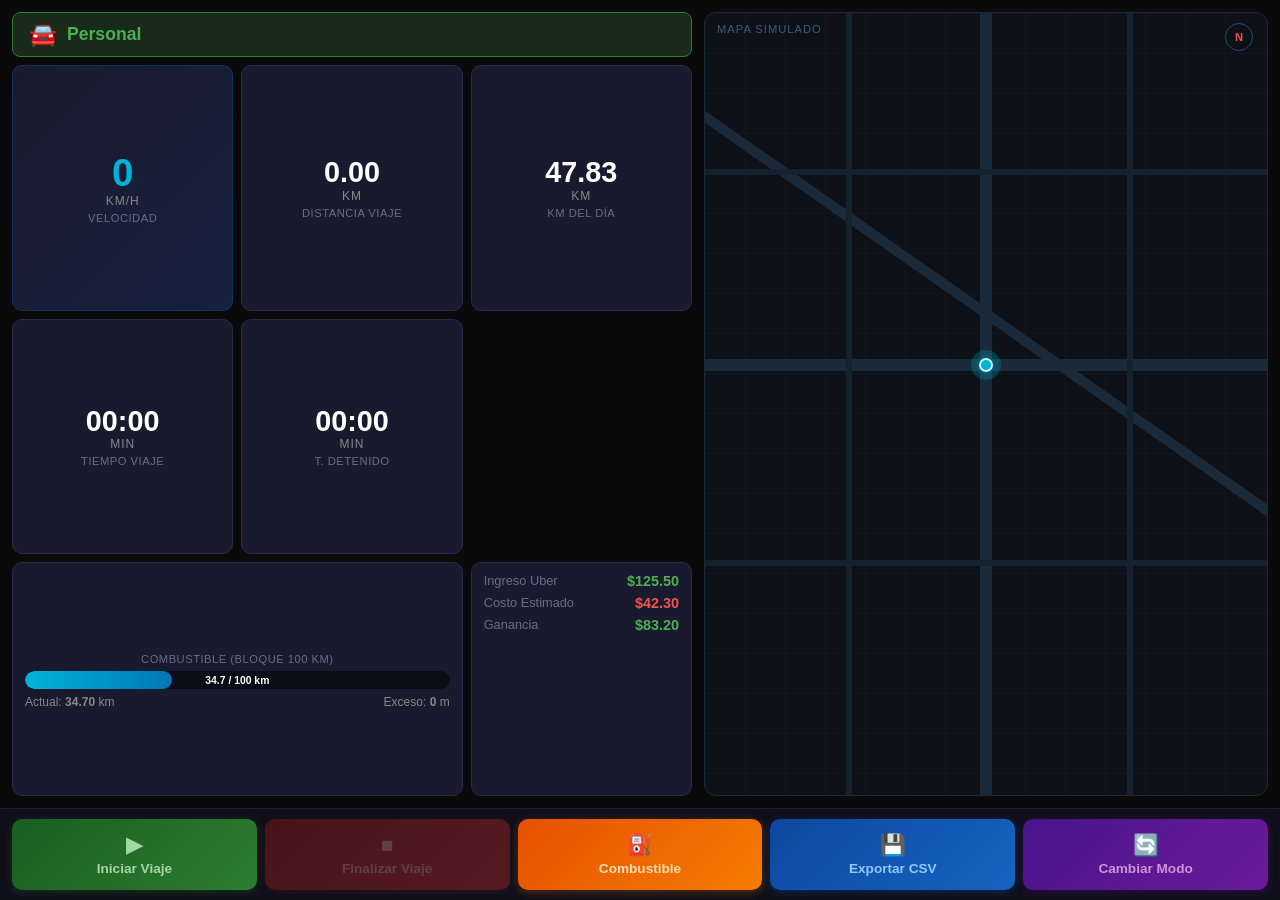
==== index.html @ 17521568 "Add car radio UI prototype with simulated data HTML/CSS/JS prototype for an Android car radio-style " ====
<!DOCTYPE html>
<html lang="es">
<head>
    <meta charset="UTF-8">
    <meta name="viewport" content="width=device-width, initial-scale=1.0">
    <title>Car Radio - Uber Tracker</title>
    <link rel="stylesheet" href="styles.css">
</head>
<body>
    <div id="app">
        <!-- Panel principal dividido en 2 -->
        <div class="main-container">
            <!-- Panel izquierdo: datos -->
            <div class="panel-left">
                <div class="mode-bar" id="modeBar">
                    <span class="mode-icon" id="modeIcon">&#128664;</span>
                    <span class="mode-label" id="modeLabel">Personal</span>
                </div>

                <div class="data-grid">
                    <!-- Velocidad -->
                    <div class="data-card speed-card">
                        <span class="data-value" id="speed">0</span>
                        <span class="data-unit">km/h</span>
                        <span class="data-label">Velocidad</span>
                    </div>

                    <!-- Distancia viaje -->
                    <div class="data-card">
                        <span class="data-value" id="tripDistance">0.00</span>
                        <span class="data-unit">km</span>
                        <span class="data-label">Distancia Viaje</span>
                    </div>

                    <!-- Km del dia -->
                    <div class="data-card">
                        <span class="data-value" id="dayKm">0.00</span>
                        <span class="data-unit">km</span>
                        <span class="data-label">Km del D&iacute;a</span>
                    </div>

                    <!-- Tiempo viaje -->
                    <div class="data-card">
                        <span class="data-value" id="tripTime">00:00</span>
                        <span class="data-unit">min</span>
                        <span class="data-label">Tiempo Viaje</span>
                    </div>

                    <!-- Tiempo detenido -->
                    <div class="data-card">
                        <span class="data-value" id="stoppedTime">00:00</span>
                        <span class="data-unit">min</span>
                        <span class="data-label">T. Detenido</span>
                    </div>

                    <!-- Bloque combustible -->
                    <div class="data-card fuel-card">
                        <span class="data-label">Combustible (bloque 100 km)</span>
                        <div class="fuel-bar-container">
                            <div class="fuel-bar" id="fuelBar"></div>
                            <span class="fuel-bar-text" id="fuelBarText">0 / 100 km</span>
                        </div>
                        <div class="fuel-details">
                            <span>Actual: <strong id="fuelCurrent">0.00</strong> km</span>
                            <span>Exceso: <strong id="fuelExcess">0</strong> m</span>
                        </div>
                    </div>

                    <!-- Finanzas -->
                    <div class="data-card finance-card">
                        <div class="finance-row">
                            <span class="finance-label">Ingreso Uber</span>
                            <span class="finance-value green" id="uberIncome">$0.00</span>
                        </div>
                        <div class="finance-row">
                            <span class="finance-label">Costo Estimado</span>
                            <span class="finance-value red" id="estimatedCost">$0.00</span>
                        </div>
                        <div class="finance-row">
                            <span class="finance-label">Ganancia</span>
                            <span class="finance-value" id="profit">$0.00</span>
                        </div>
                    </div>
                </div>
            </div>

            <!-- Panel derecho: mapa simulado -->
            <div class="panel-right">
                <div class="map-container" id="mapContainer">
                    <div class="map-grid"></div>
                    <div class="map-road map-road-h"></div>
                    <div class="map-road map-road-v"></div>
                    <div class="map-road map-road-diag"></div>
                    <!-- Calles secundarias -->
                    <div class="map-street street-1"></div>
                    <div class="map-street street-2"></div>
                    <div class="map-street street-3"></div>
                    <div class="map-street street-4"></div>
                    <!-- Marcador del carro -->
                    <div class="car-marker" id="carMarker">
                        <div class="car-dot"></div>
                        <div class="car-pulse"></div>
                    </div>
                    <!-- Ruta simulada -->
                    <svg class="route-line" id="routeLine" viewBox="0 0 100 100" preserveAspectRatio="none">
                        <polyline id="routePath" fill="none" stroke="#00b4d8" stroke-width="0.5" points=""/>
                    </svg>
                    <div class="map-label">Mapa Simulado</div>
                    <div class="map-compass">N</div>
                </div>
            </div>
        </div>

        <!-- Barra inferior de botones -->
        <div class="bottom-bar">
            <button class="btn btn-start" id="btnStart" onclick="startTrip()">
                <span class="btn-icon">&#9654;</span>
                Iniciar Viaje
            </button>
            <button class="btn btn-stop" id="btnStop" onclick="endTrip()" disabled>
                <span class="btn-icon">&#9632;</span>
                Finalizar Viaje
            </button>
            <button class="btn btn-fuel" onclick="registerFuel()">
                <span class="btn-icon">&#9981;</span>
                Combustible
            </button>
            <button class="btn btn-export" onclick="exportCSV()">
                <span class="btn-icon">&#128190;</span>
                Exportar CSV
            </button>
            <button class="btn btn-mode" onclick="changeMode()">
                <span class="btn-icon">&#128260;</span>
                Cambiar Modo
            </button>
        </div>
    </div>

    <!-- Modal generico -->
    <div class="modal-overlay" id="modalOverlay">
        <div class="modal">
            <h3 id="modalTitle">Titulo</h3>
            <p id="modalMessage">Mensaje</p>
            <input type="number" id="modalInput" class="modal-input" placeholder="0.00" step="0.01" min="0">
            <div class="modal-buttons">
                <button class="btn btn-modal-cancel" onclick="closeModal()">Cancelar</button>
                <button class="btn btn-modal-ok" id="modalOk" onclick="confirmModal()">Aceptar</button>
            </div>
        </div>
    </div>

    <!-- Toast notification -->
    <div class="toast" id="toast"></div>

    <script src="script.js"></script>
</body>
</html>
---- styles.css ----
/* ===== Reset & Base ===== */
* {
    margin: 0;
    padding: 0;
    box-sizing: border-box;
}

body {
    font-family: 'Segoe UI', 'Roboto', 'Helvetica Neue', Arial, sans-serif;
    background: #0a0a0a;
    color: #e0e0e0;
    overflow: hidden;
    height: 100vh;
    width: 100vw;
}

#app {
    display: flex;
    flex-direction: column;
    height: 100vh;
    width: 100vw;
}

/* ===== Main Container ===== */
.main-container {
    display: flex;
    flex: 1;
    overflow: hidden;
}

/* ===== Panel Izquierdo ===== */
.panel-left {
    width: 55%;
    padding: 12px;
    display: flex;
    flex-direction: column;
    gap: 8px;
    overflow-y: auto;
}

/* Barra de modo */
.mode-bar {
    display: flex;
    align-items: center;
    gap: 10px;
    padding: 8px 16px;
    border-radius: 8px;
    font-size: 1.1rem;
    font-weight: 600;
    transition: background 0.3s, color 0.3s;
}

.mode-bar.personal {
    background: #1a2a1a;
    color: #4caf50;
    border: 1px solid #2e7d32;
}

.mode-bar.uber-passenger {
    background: #2a1a2a;
    color: #ce93d8;
    border: 1px solid #7b1fa2;
}

.mode-bar.uber-empty {
    background: #2a2a1a;
    color: #ffb74d;
    border: 1px solid #f57c00;
}

.mode-icon {
    font-size: 1.4rem;
}

/* ===== Data Grid ===== */
.data-grid {
    display: grid;
    grid-template-columns: repeat(3, 1fr);
    gap: 8px;
    flex: 1;
}

.data-card {
    background: #1a1a2e;
    border: 1px solid #2a2a4a;
    border-radius: 10px;
    padding: 10px 12px;
    display: flex;
    flex-direction: column;
    align-items: center;
    justify-content: center;
    text-align: center;
    transition: border-color 0.3s;
}

.data-card:hover {
    border-color: #4a4a7a;
}

.data-value {
    font-size: 1.8rem;
    font-weight: 700;
    color: #ffffff;
    line-height: 1.1;
}

.data-unit {
    font-size: 0.75rem;
    color: #888;
    text-transform: uppercase;
    letter-spacing: 1px;
}

.data-label {
    font-size: 0.7rem;
    color: #6a6a8a;
    margin-top: 4px;
    text-transform: uppercase;
    letter-spacing: 0.5px;
}

/* Speed card destaca */
.speed-card {
    background: linear-gradient(135deg, #1a1a2e, #16213e);
    border-color: #0f3460;
}

.speed-card .data-value {
    font-size: 2.4rem;
    color: #00b4d8;
}

/* Fuel card ocupa 2 columnas */
.fuel-card {
    grid-column: span 2;
    align-items: stretch;
}

.fuel-bar-container {
    width: 100%;
    height: 18px;
    background: #0d0d1a;
    border-radius: 9px;
    overflow: hidden;
    position: relative;
    margin: 6px 0;
}

.fuel-bar {
    height: 100%;
    background: linear-gradient(90deg, #00b4d8, #0077b6);
    border-radius: 9px;
    width: 0%;
    transition: width 0.5s ease;
}

.fuel-bar.warning {
    background: linear-gradient(90deg, #f57c00, #e65100);
}

.fuel-bar.danger {
    background: linear-gradient(90deg, #d32f2f, #b71c1c);
}

.fuel-bar-text {
    position: absolute;
    top: 50%;
    left: 50%;
    transform: translate(-50%, -50%);
    font-size: 0.65rem;
    font-weight: 600;
    color: #fff;
    text-shadow: 0 1px 2px rgba(0,0,0,0.8);
}

.fuel-details {
    display: flex;
    justify-content: space-between;
    font-size: 0.75rem;
    color: #888;
}

/* Finance card ocupa 1 columna */
.finance-card {
    justify-content: flex-start;
    gap: 6px;
}

.finance-row {
    display: flex;
    justify-content: space-between;
    width: 100%;
    font-size: 0.8rem;
}

.finance-label {
    color: #6a6a8a;
}

.finance-value {
    font-weight: 700;
    font-size: 0.9rem;
}

.finance-value.green {
    color: #4caf50;
}

.finance-value.red {
    color: #ef5350;
}

/* ===== Panel Derecho: Mapa ===== */
.panel-right {
    width: 45%;
    padding: 12px 12px 12px 0;
}

.map-container {
    width: 100%;
    height: 100%;
    background: #0d1117;
    border-radius: 12px;
    border: 1px solid #1a2a3a;
    position: relative;
    overflow: hidden;
}

.map-grid {
    position: absolute;
    inset: 0;
    background-image:
        linear-gradient(rgba(30,60,90,0.15) 1px, transparent 1px),
        linear-gradient(90deg, rgba(30,60,90,0.15) 1px, transparent 1px);
    background-size: 40px 40px;
}

/* Calles principales */
.map-road {
    position: absolute;
    background: #1a2a3a;
}

.map-road-h {
    top: 45%;
    left: 0;
    right: 0;
    height: 12px;
    transform: translateY(-50%);
}

.map-road-v {
    left: 50%;
    top: 0;
    bottom: 0;
    width: 12px;
    transform: translateX(-50%);
}

.map-road-diag {
    top: 0;
    left: 0;
    width: 141%;
    height: 10px;
    transform-origin: top left;
    transform: rotate(35deg) translateY(80px);
}

/* Calles secundarias */
.map-street {
    position: absolute;
    background: #142230;
}

.street-1 {
    top: 20%;
    left: 0;
    right: 0;
    height: 6px;
}

.street-2 {
    top: 70%;
    left: 0;
    right: 0;
    height: 6px;
}

.street-3 {
    left: 25%;
    top: 0;
    bottom: 0;
    width: 6px;
}

.street-4 {
    left: 75%;
    top: 0;
    bottom: 0;
    width: 6px;
}

/* Marcador del carro */
.car-marker {
    position: absolute;
    top: 45%;
    left: 50%;
    transform: translate(-50%, -50%);
    z-index: 10;
    transition: top 1s ease, left 1s ease;
}

.car-dot {
    width: 14px;
    height: 14px;
    background: #00b4d8;
    border-radius: 50%;
    border: 2px solid #fff;
    box-shadow: 0 0 12px rgba(0, 180, 216, 0.6);
}

.car-pulse {
    position: absolute;
    top: 50%;
    left: 50%;
    width: 30px;
    height: 30px;
    border-radius: 50%;
    background: rgba(0, 180, 216, 0.2);
    transform: translate(-50%, -50%);
    animation: pulse 2s infinite;
}

@keyframes pulse {
    0% { transform: translate(-50%, -50%) scale(1); opacity: 0.6; }
    100% { transform: translate(-50%, -50%) scale(2.5); opacity: 0; }
}

.route-line {
    position: absolute;
    inset: 0;
    width: 100%;
    height: 100%;
    z-index: 5;
}

.map-label {
    position: absolute;
    top: 10px;
    left: 12px;
    font-size: 0.7rem;
    color: #3a5a7a;
    text-transform: uppercase;
    letter-spacing: 1px;
}

.map-compass {
    position: absolute;
    top: 10px;
    right: 14px;
    width: 28px;
    height: 28px;
    border: 1px solid #2a4a6a;
    border-radius: 50%;
    display: flex;
    align-items: center;
    justify-content: center;
    font-size: 0.7rem;
    font-weight: 700;
    color: #ef5350;
}

/* ===== Barra Inferior ===== */
.bottom-bar {
    display: flex;
    gap: 8px;
    padding: 10px 12px;
    background: #0f0f1a;
    border-top: 1px solid #1a1a3a;
}

.btn {
    flex: 1;
    padding: 14px 8px;
    border: none;
    border-radius: 10px;
    font-size: 0.85rem;
    font-weight: 600;
    cursor: pointer;
    display: flex;
    flex-direction: column;
    align-items: center;
    gap: 4px;
    transition: transform 0.1s, opacity 0.2s, box-shadow 0.2s;
    -webkit-tap-highlight-color: transparent;
}

.btn:active {
    transform: scale(0.96);
}

.btn:disabled {
    opacity: 0.35;
    cursor: not-allowed;
}

.btn:disabled:active {
    transform: none;
}

.btn-icon {
    font-size: 1.3rem;
}

.btn-start {
    background: linear-gradient(135deg, #1b5e20, #2e7d32);
    color: #a5d6a7;
    box-shadow: 0 2px 8px rgba(46, 125, 50, 0.3);
}

.btn-start:hover:not(:disabled) {
    box-shadow: 0 4px 16px rgba(46, 125, 50, 0.5);
}

.btn-stop {
    background: linear-gradient(135deg, #b71c1c, #d32f2f);
    color: #ef9a9a;
    box-shadow: 0 2px 8px rgba(211, 47, 47, 0.3);
}

.btn-stop:hover:not(:disabled) {
    box-shadow: 0 4px 16px rgba(211, 47, 47, 0.5);
}

.btn-fuel {
    background: linear-gradient(135deg, #e65100, #f57c00);
    color: #ffe0b2;
    box-shadow: 0 2px 8px rgba(245, 124, 0, 0.3);
}

.btn-fuel:hover:not(:disabled) {
    box-shadow: 0 4px 16px rgba(245, 124, 0, 0.5);
}

.btn-export {
    background: linear-gradient(135deg, #0d47a1, #1565c0);
    color: #90caf9;
    box-shadow: 0 2px 8px rgba(21, 101, 192, 0.3);
}

.btn-export:hover:not(:disabled) {
    box-shadow: 0 4px 16px rgba(21, 101, 192, 0.5);
}

.btn-mode {
    background: linear-gradient(135deg, #4a148c, #6a1b9a);
    color: #ce93d8;
    box-shadow: 0 2px 8px rgba(106, 27, 154, 0.3);
}

.btn-mode:hover:not(:disabled) {
    box-shadow: 0 4px 16px rgba(106, 27, 154, 0.5);
}

/* ===== Modal ===== */
.modal-overlay {
    display: none;
    position: fixed;
    inset: 0;
    background: rgba(0, 0, 0, 0.75);
    z-index: 100;
    align-items: center;
    justify-content: center;
}

.modal-overlay.active {
    display: flex;
}

.modal {
    background: #1a1a2e;
    border: 1px solid #2a2a5a;
    border-radius: 16px;
    padding: 24px 28px;
    min-width: 340px;
    max-width: 90vw;
    text-align: center;
}

.modal h3 {
    font-size: 1.2rem;
    margin-bottom: 8px;
    color: #fff;
}

.modal p {
    font-size: 0.9rem;
    color: #888;
    margin-bottom: 16px;
}

.modal-input {
    width: 100%;
    padding: 12px 16px;
    border: 1px solid #2a2a5a;
    border-radius: 8px;
    background: #0d0d1a;
    color: #fff;
    font-size: 1.2rem;
    text-align: center;
    outline: none;
    margin-bottom: 16px;
}

.modal-input:focus {
    border-color: #00b4d8;
}

.modal-buttons {
    display: flex;
    gap: 12px;
}

.btn-modal-cancel {
    background: #2a2a3a;
    color: #aaa;
}

.btn-modal-cancel:hover {
    background: #3a3a4a;
}

.btn-modal-ok {
    background: linear-gradient(135deg, #00b4d8, #0077b6);
    color: #fff;
}

.btn-modal-ok:hover {
    box-shadow: 0 4px 16px rgba(0, 180, 216, 0.4);
}

/* ===== Toast ===== */
.toast {
    position: fixed;
    bottom: 90px;
    left: 50%;
    transform: translateX(-50%) translateY(20px);
    background: #1a1a2e;
    border: 1px solid #00b4d8;
    color: #00b4d8;
    padding: 10px 24px;
    border-radius: 8px;
    font-size: 0.85rem;
    font-weight: 600;
    opacity: 0;
    transition: opacity 0.3s, transform 0.3s;
    z-index: 200;
    pointer-events: none;
}

.toast.show {
    opacity: 1;
    transform: translateX(-50%) translateY(0);
}

/* ===== Scrollbar ===== */
.panel-left::-webkit-scrollbar {
    width: 4px;
}

.panel-left::-webkit-scrollbar-track {
    background: transparent;
}

.panel-left::-webkit-scrollbar-thumb {
    background: #2a2a4a;
    border-radius: 2px;
}
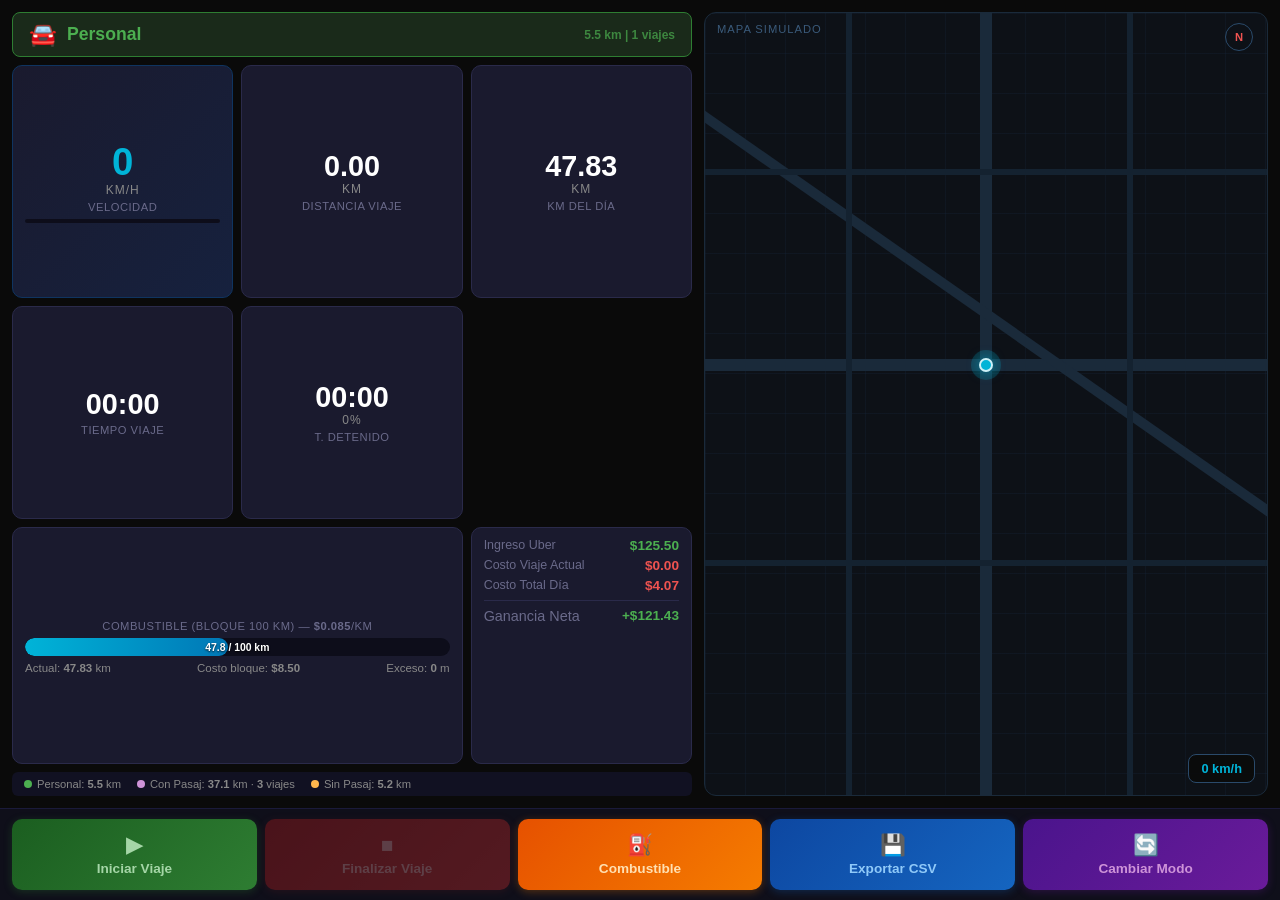
==== commit dcf7a503: "Add full functional logic: smooth speed sim, per-mode tracking, fuel alerts - Smooth speed transitio" ====
--- a/index.html
+++ b/index.html
@@ -15,6 +15,7 @@
                 <div class="mode-bar" id="modeBar">
                     <span class="mode-icon" id="modeIcon">&#128664;</span>
                     <span class="mode-label" id="modeLabel">Personal</span>
+                    <span class="mode-stats" id="modeStats"></span>
                 </div>
 
                 <div class="data-grid">
@@ -23,6 +24,9 @@
                         <span class="data-value" id="speed">0</span>
                         <span class="data-unit">km/h</span>
                         <span class="data-label">Velocidad</span>
+                        <div class="speed-indicator" id="speedIndicator">
+                            <div class="speed-indicator-fill" id="speedIndicatorFill"></div>
+                        </div>
                     </div>
 
                     <!-- Distancia viaje -->
@@ -42,26 +46,27 @@
                     <!-- Tiempo viaje -->
                     <div class="data-card">
                         <span class="data-value" id="tripTime">00:00</span>
-                        <span class="data-unit">min</span>
+                        <span class="data-unit"></span>
                         <span class="data-label">Tiempo Viaje</span>
                     </div>
 
                     <!-- Tiempo detenido -->
-                    <div class="data-card">
+                    <div class="data-card" id="stoppedCard">
                         <span class="data-value" id="stoppedTime">00:00</span>
-                        <span class="data-unit">min</span>
+                        <span class="data-unit" id="stoppedPercent">0%</span>
                         <span class="data-label">T. Detenido</span>
                     </div>
 
                     <!-- Bloque combustible -->
-                    <div class="data-card fuel-card">
-                        <span class="data-label">Combustible (bloque 100 km)</span>
+                    <div class="data-card fuel-card" id="fuelCard">
+                        <span class="data-label">Combustible (bloque 100 km) &mdash; <strong id="fuelCostPerKm">$0.000</strong>/km</span>
                         <div class="fuel-bar-container">
                             <div class="fuel-bar" id="fuelBar"></div>
-                            <span class="fuel-bar-text" id="fuelBarText">0 / 100 km</span>
+                            <span class="fuel-bar-text" id="fuelBarText">0.0 / 100 km</span>
                         </div>
                         <div class="fuel-details">
                             <span>Actual: <strong id="fuelCurrent">0.00</strong> km</span>
+                            <span>Costo bloque: <strong id="fuelBlockCost">$0.00</strong></span>
                             <span>Exceso: <strong id="fuelExcess">0</strong> m</span>
                         </div>
                     </div>
@@ -73,13 +78,34 @@
                             <span class="finance-value green" id="uberIncome">$0.00</span>
                         </div>
                         <div class="finance-row">
-                            <span class="finance-label">Costo Estimado</span>
+                            <span class="finance-label">Costo Viaje Actual</span>
+                            <span class="finance-value red" id="tripCost">$0.00</span>
+                        </div>
+                        <div class="finance-row">
+                            <span class="finance-label">Costo Total D&iacute;a</span>
                             <span class="finance-value red" id="estimatedCost">$0.00</span>
                         </div>
-                        <div class="finance-row">
-                            <span class="finance-label">Ganancia</span>
+                        <div class="finance-divider"></div>
+                        <div class="finance-row finance-row-total">
+                            <span class="finance-label">Ganancia Neta</span>
                             <span class="finance-value" id="profit">$0.00</span>
                         </div>
+                    </div>
+                </div>
+
+                <!-- Resumen por modo -->
+                <div class="mode-summary" id="modeSummary">
+                    <div class="summary-item" id="summaryPersonal">
+                        <span class="summary-dot personal-dot"></span>
+                        <span>Personal: <strong id="sumPersonalKm">0.0</strong> km</span>
+                    </div>
+                    <div class="summary-item" id="summaryUberPass">
+                        <span class="summary-dot uber-pass-dot"></span>
+                        <span>Con Pasaj: <strong id="sumUberPassKm">0.0</strong> km &middot; <strong id="sumUberPassTrips">0</strong> viajes</span>
+                    </div>
+                    <div class="summary-item" id="summaryUberEmpty">
+                        <span class="summary-dot uber-empty-dot"></span>
+                        <span>Sin Pasaj: <strong id="sumUberEmptyKm">0.0</strong> km</span>
                     </div>
                 </div>
             </div>
@@ -91,22 +117,32 @@
                     <div class="map-road map-road-h"></div>
                     <div class="map-road map-road-v"></div>
                     <div class="map-road map-road-diag"></div>
-                    <!-- Calles secundarias -->
                     <div class="map-street street-1"></div>
                     <div class="map-street street-2"></div>
                     <div class="map-street street-3"></div>
                     <div class="map-street street-4"></div>
                     <!-- Marcador del carro -->
                     <div class="car-marker" id="carMarker">
-                        <div class="car-dot"></div>
-                        <div class="car-pulse"></div>
+                        <div class="car-dot" id="carDot"></div>
+                        <div class="car-pulse" id="carPulse"></div>
                     </div>
                     <!-- Ruta simulada -->
                     <svg class="route-line" id="routeLine" viewBox="0 0 100 100" preserveAspectRatio="none">
-                        <polyline id="routePath" fill="none" stroke="#00b4d8" stroke-width="0.5" points=""/>
+                        <polyline id="routePath" fill="none" stroke="#00b4d8" stroke-width="0.5" stroke-opacity="0.7" points=""/>
                     </svg>
+                    <!-- Info del mapa -->
                     <div class="map-label">Mapa Simulado</div>
                     <div class="map-compass">N</div>
+                    <div class="map-speed-overlay" id="mapSpeedOverlay">
+                        <span id="mapSpeed">0</span> km/h
+                    </div>
+                    <!-- Alerta de combustible superpuesta -->
+                    <div class="fuel-alert" id="fuelAlert">
+                        <span class="fuel-alert-icon">&#9981;</span>
+                        <span>Bloque de 100 km alcanzado</span>
+                        <button class="fuel-alert-btn" onclick="registerFuel()">Registrar</button>
+                        <button class="fuel-alert-dismiss" onclick="dismissFuelAlert()">&#10005;</button>
+                    </div>
                 </div>
             </div>
         </div>
@@ -129,7 +165,7 @@
                 <span class="btn-icon">&#128190;</span>
                 Exportar CSV
             </button>
-            <button class="btn btn-mode" onclick="changeMode()">
+            <button class="btn btn-mode" id="btnMode" onclick="changeMode()">
                 <span class="btn-icon">&#128260;</span>
                 Cambiar Modo
             </button>
--- a/styles.css
+++ b/styles.css
@@ -47,7 +47,7 @@
     border-radius: 8px;
     font-size: 1.1rem;
     font-weight: 600;
-    transition: background 0.3s, color 0.3s;
+    transition: background 0.3s, color 0.3s, border-color 0.3s;
 }
 
 .mode-bar.personal {
@@ -70,6 +70,12 @@
 
 .mode-icon {
     font-size: 1.4rem;
+}
+
+.mode-stats {
+    margin-left: auto;
+    font-size: 0.75rem;
+    opacity: 0.7;
 }
 
 /* ===== Data Grid ===== */
@@ -90,7 +96,7 @@
     align-items: center;
     justify-content: center;
     text-align: center;
-    transition: border-color 0.3s;
+    transition: border-color 0.3s, background 0.3s;
 }
 
 .data-card:hover {
@@ -102,6 +108,7 @@
     font-weight: 700;
     color: #ffffff;
     line-height: 1.1;
+    transition: color 0.3s;
 }
 
 .data-unit {
@@ -119,7 +126,7 @@
     letter-spacing: 0.5px;
 }
 
-/* Speed card destaca */
+/* Speed card */
 .speed-card {
     background: linear-gradient(135deg, #1a1a2e, #16213e);
     border-color: #0f3460;
@@ -128,12 +135,67 @@
 .speed-card .data-value {
     font-size: 2.4rem;
     color: #00b4d8;
-}
-
-/* Fuel card ocupa 2 columnas */
+    transition: color 0.3s;
+}
+
+.speed-card.stopped .data-value {
+    color: #ef5350;
+}
+
+.speed-card.slow .data-value {
+    color: #ffb74d;
+}
+
+.speed-card.fast .data-value {
+    color: #4caf50;
+}
+
+/* Speed indicator bar */
+.speed-indicator {
+    width: 100%;
+    height: 4px;
+    background: #0d0d1a;
+    border-radius: 2px;
+    margin-top: 6px;
+    overflow: hidden;
+}
+
+.speed-indicator-fill {
+    height: 100%;
+    width: 0%;
+    background: #00b4d8;
+    border-radius: 2px;
+    transition: width 0.8s ease, background 0.3s;
+}
+
+/* Stopped card highlight */
+.stopped-highlight {
+    border-color: #ef5350 !important;
+    background: linear-gradient(135deg, #1a1a2e, #2a1a1a) !important;
+}
+
+.stopped-highlight .data-value {
+    color: #ef5350;
+}
+
+/* Fuel card - 2 columns */
 .fuel-card {
     grid-column: span 2;
     align-items: stretch;
+}
+
+.fuel-card.fuel-warning {
+    border-color: #f57c00;
+}
+
+.fuel-card.fuel-danger {
+    border-color: #d32f2f;
+    animation: fuelPulse 1.5s infinite;
+}
+
+@keyframes fuelPulse {
+    0%, 100% { border-color: #d32f2f; }
+    50% { border-color: #ff5252; box-shadow: 0 0 12px rgba(211, 47, 47, 0.3); }
 }
 
 .fuel-bar-container {
@@ -176,21 +238,32 @@
 .fuel-details {
     display: flex;
     justify-content: space-between;
-    font-size: 0.75rem;
+    font-size: 0.72rem;
     color: #888;
 }
 
-/* Finance card ocupa 1 columna */
+/* Finance card */
 .finance-card {
     justify-content: flex-start;
-    gap: 6px;
+    gap: 5px;
 }
 
 .finance-row {
     display: flex;
     justify-content: space-between;
     width: 100%;
-    font-size: 0.8rem;
+    font-size: 0.78rem;
+}
+
+.finance-row-total {
+    font-size: 0.9rem;
+}
+
+.finance-divider {
+    width: 100%;
+    height: 1px;
+    background: #2a2a4a;
+    margin: 2px 0;
 }
 
 .finance-label {
@@ -199,7 +272,7 @@
 
 .finance-value {
     font-weight: 700;
-    font-size: 0.9rem;
+    font-size: 0.85rem;
 }
 
 .finance-value.green {
@@ -208,6 +281,41 @@
 
 .finance-value.red {
     color: #ef5350;
+}
+
+/* ===== Mode Summary Bar ===== */
+.mode-summary {
+    display: flex;
+    gap: 16px;
+    padding: 6px 12px;
+    background: #111122;
+    border-radius: 6px;
+    font-size: 0.7rem;
+    color: #888;
+}
+
+.summary-item {
+    display: flex;
+    align-items: center;
+    gap: 5px;
+}
+
+.summary-dot {
+    width: 8px;
+    height: 8px;
+    border-radius: 50%;
+}
+
+.personal-dot {
+    background: #4caf50;
+}
+
+.uber-pass-dot {
+    background: #ce93d8;
+}
+
+.uber-empty-dot {
+    background: #ffb74d;
 }
 
 /* ===== Panel Derecho: Mapa ===== */
@@ -235,7 +343,6 @@
     background-size: 40px 40px;
 }
 
-/* Calles principales */
 .map-road {
     position: absolute;
     background: #1a2a3a;
@@ -266,48 +373,24 @@
     transform: rotate(35deg) translateY(80px);
 }
 
-/* Calles secundarias */
 .map-street {
     position: absolute;
     background: #142230;
 }
 
-.street-1 {
-    top: 20%;
-    left: 0;
-    right: 0;
-    height: 6px;
-}
-
-.street-2 {
-    top: 70%;
-    left: 0;
-    right: 0;
-    height: 6px;
-}
-
-.street-3 {
-    left: 25%;
-    top: 0;
-    bottom: 0;
-    width: 6px;
-}
-
-.street-4 {
-    left: 75%;
-    top: 0;
-    bottom: 0;
-    width: 6px;
-}
-
-/* Marcador del carro */
+.street-1 { top: 20%; left: 0; right: 0; height: 6px; }
+.street-2 { top: 70%; left: 0; right: 0; height: 6px; }
+.street-3 { left: 25%; top: 0; bottom: 0; width: 6px; }
+.street-4 { left: 75%; top: 0; bottom: 0; width: 6px; }
+
+/* Car marker */
 .car-marker {
     position: absolute;
     top: 45%;
     left: 50%;
     transform: translate(-50%, -50%);
     z-index: 10;
-    transition: top 1s ease, left 1s ease;
+    transition: top 0.9s ease, left 0.9s ease;
 }
 
 .car-dot {
@@ -317,6 +400,12 @@
     border-radius: 50%;
     border: 2px solid #fff;
     box-shadow: 0 0 12px rgba(0, 180, 216, 0.6);
+    transition: background 0.3s, box-shadow 0.3s;
+}
+
+.car-dot.stopped {
+    background: #ef5350;
+    box-shadow: 0 0 12px rgba(239, 83, 80, 0.6);
 }
 
 .car-pulse {
@@ -331,6 +420,10 @@
     animation: pulse 2s infinite;
 }
 
+.car-pulse.stopped {
+    background: rgba(239, 83, 80, 0.2);
+}
+
 @keyframes pulse {
     0% { transform: translate(-50%, -50%) scale(1); opacity: 0.6; }
     100% { transform: translate(-50%, -50%) scale(2.5); opacity: 0; }
@@ -368,6 +461,73 @@
     font-size: 0.7rem;
     font-weight: 700;
     color: #ef5350;
+}
+
+.map-speed-overlay {
+    position: absolute;
+    bottom: 12px;
+    right: 12px;
+    background: rgba(10, 10, 10, 0.85);
+    border: 1px solid #2a4a6a;
+    border-radius: 8px;
+    padding: 6px 12px;
+    font-size: 0.8rem;
+    color: #00b4d8;
+    font-weight: 700;
+}
+
+/* Fuel alert overlay */
+.fuel-alert {
+    display: none;
+    position: absolute;
+    bottom: 50px;
+    left: 50%;
+    transform: translateX(-50%);
+    background: rgba(183, 28, 28, 0.95);
+    border: 1px solid #ff5252;
+    border-radius: 10px;
+    padding: 10px 16px;
+    z-index: 20;
+    align-items: center;
+    gap: 10px;
+    font-size: 0.8rem;
+    font-weight: 600;
+    color: #ffcdd2;
+    white-space: nowrap;
+    animation: slideUp 0.3s ease;
+}
+
+.fuel-alert.visible {
+    display: flex;
+}
+
+@keyframes slideUp {
+    from { transform: translateX(-50%) translateY(20px); opacity: 0; }
+    to { transform: translateX(-50%) translateY(0); opacity: 1; }
+}
+
+.fuel-alert-icon {
+    font-size: 1.2rem;
+}
+
+.fuel-alert-btn {
+    background: #fff;
+    color: #b71c1c;
+    border: none;
+    border-radius: 6px;
+    padding: 4px 12px;
+    font-size: 0.75rem;
+    font-weight: 700;
+    cursor: pointer;
+}
+
+.fuel-alert-dismiss {
+    background: none;
+    border: none;
+    color: #ffcdd2;
+    font-size: 1rem;
+    cursor: pointer;
+    padding: 0 4px;
 }
 
 /* ===== Barra Inferior ===== */
@@ -417,7 +577,6 @@
     color: #a5d6a7;
     box-shadow: 0 2px 8px rgba(46, 125, 50, 0.3);
 }
-
 .btn-start:hover:not(:disabled) {
     box-shadow: 0 4px 16px rgba(46, 125, 50, 0.5);
 }
@@ -427,7 +586,6 @@
     color: #ef9a9a;
     box-shadow: 0 2px 8px rgba(211, 47, 47, 0.3);
 }
-
 .btn-stop:hover:not(:disabled) {
     box-shadow: 0 4px 16px rgba(211, 47, 47, 0.5);
 }
@@ -437,7 +595,6 @@
     color: #ffe0b2;
     box-shadow: 0 2px 8px rgba(245, 124, 0, 0.3);
 }
-
 .btn-fuel:hover:not(:disabled) {
     box-shadow: 0 4px 16px rgba(245, 124, 0, 0.5);
 }
@@ -447,7 +604,6 @@
     color: #90caf9;
     box-shadow: 0 2px 8px rgba(21, 101, 192, 0.3);
 }
-
 .btn-export:hover:not(:disabled) {
     box-shadow: 0 4px 16px rgba(21, 101, 192, 0.5);
 }
@@ -457,7 +613,6 @@
     color: #ce93d8;
     box-shadow: 0 2px 8px rgba(106, 27, 154, 0.3);
 }
-
 .btn-mode:hover:not(:disabled) {
     box-shadow: 0 4px 16px rgba(106, 27, 154, 0.5);
 }
@@ -525,7 +680,6 @@
     background: #2a2a3a;
     color: #aaa;
 }
-
 .btn-modal-cancel:hover {
     background: #3a3a4a;
 }
@@ -534,7 +688,6 @@
     background: linear-gradient(135deg, #00b4d8, #0077b6);
     color: #fff;
 }
-
 .btn-modal-ok:hover {
     box-shadow: 0 4px 16px rgba(0, 180, 216, 0.4);
 }
@@ -567,11 +720,9 @@
 .panel-left::-webkit-scrollbar {
     width: 4px;
 }
-
 .panel-left::-webkit-scrollbar-track {
     background: transparent;
 }
-
 .panel-left::-webkit-scrollbar-thumb {
     background: #2a2a4a;
     border-radius: 2px;
